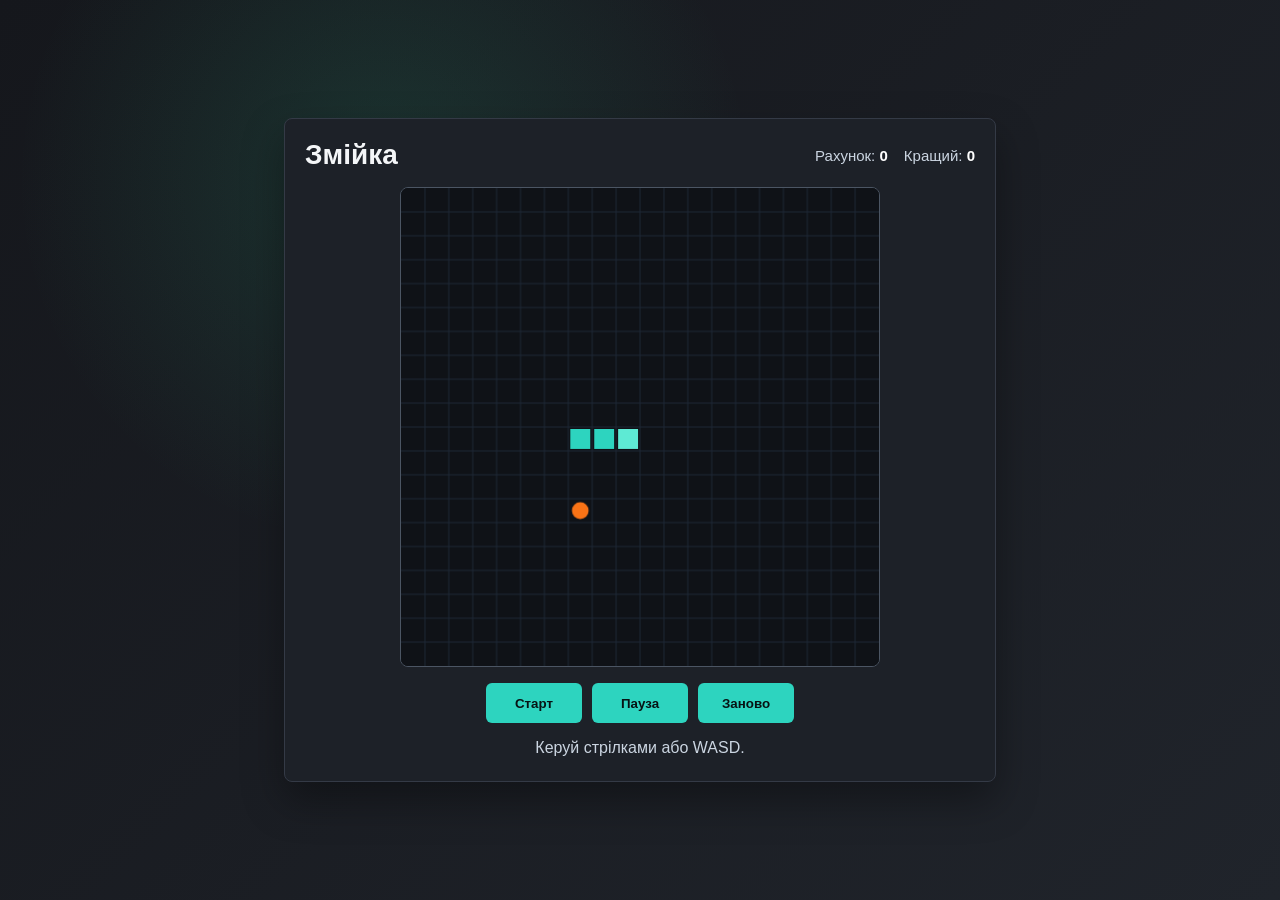
==== index.html @ a5bb6486 "Add minimal snake game" ====
<!doctype html>
<html lang="uk">
  <head>
    <meta charset="utf-8">
    <meta name="viewport" content="width=device-width, initial-scale=1">
    <title>Змійка</title>
    <link rel="stylesheet" href="styles.css">
  </head>
  <body>
    <main class="app" aria-label="Гра Змійка">
      <section class="game-shell">
        <header class="topbar">
          <h1>Змійка</h1>
          <div class="scoreboard">
            <span>Рахунок: <strong id="score">0</strong></span>
            <span>Кращий: <strong id="bestScore">0</strong></span>
          </div>
        </header>

        <canvas id="game" width="480" height="480" aria-label="Ігрове поле"></canvas>

        <div class="controls">
          <button id="startBtn" type="button">Старт</button>
          <button id="pauseBtn" type="button">Пауза</button>
          <button id="restartBtn" type="button">Заново</button>
        </div>

        <p id="status" class="status">Натисни Старт або пробіл.</p>
      </section>
    </main>

    <script src="game.js"></script>
  </body>
</html>
---- styles.css ----
:root {
  color-scheme: dark;
  font-family: Arial, Helvetica, sans-serif;
  background: #15171c;
  color: #f4f6f8;
}

* {
  box-sizing: border-box;
}

body {
  margin: 0;
  min-height: 100vh;
  display: grid;
  place-items: center;
  background:
    radial-gradient(circle at 30% 20%, rgba(52, 211, 153, 0.14), transparent 32%),
    linear-gradient(135deg, #15171c, #20242b);
}

.app {
  width: min(100vw, 760px);
  padding: 24px;
}

.game-shell {
  display: grid;
  gap: 16px;
  padding: 20px;
  border: 1px solid #343a46;
  border-radius: 8px;
  background: #1d2128;
  box-shadow: 0 18px 40px rgba(0, 0, 0, 0.35);
}

.topbar {
  display: flex;
  align-items: center;
  justify-content: space-between;
  gap: 16px;
}

h1 {
  margin: 0;
  font-size: 28px;
  font-weight: 700;
}

.scoreboard {
  display: flex;
  gap: 16px;
  color: #cbd5e1;
  font-size: 15px;
}

.scoreboard strong {
  color: #ffffff;
}

canvas {
  width: 100%;
  max-width: 480px;
  aspect-ratio: 1;
  justify-self: center;
  border: 1px solid #4b5563;
  border-radius: 8px;
  background: #0f1217;
}

.controls {
  display: flex;
  flex-wrap: wrap;
  gap: 10px;
  justify-content: center;
}

button {
  min-width: 96px;
  min-height: 40px;
  border: 0;
  border-radius: 6px;
  background: #2dd4bf;
  color: #071314;
  font-weight: 700;
  cursor: pointer;
}

button:hover {
  background: #5eead4;
}

button:active {
  transform: translateY(1px);
}

.status {
  min-height: 22px;
  margin: 0;
  color: #cbd5e1;
  text-align: center;
}

@media (max-width: 560px) {
  .app {
    padding: 12px;
  }

  .game-shell {
    padding: 14px;
  }

  .topbar {
    align-items: flex-start;
    flex-direction: column;
  }

  .scoreboard {
    width: 100%;
    justify-content: space-between;
  }
}
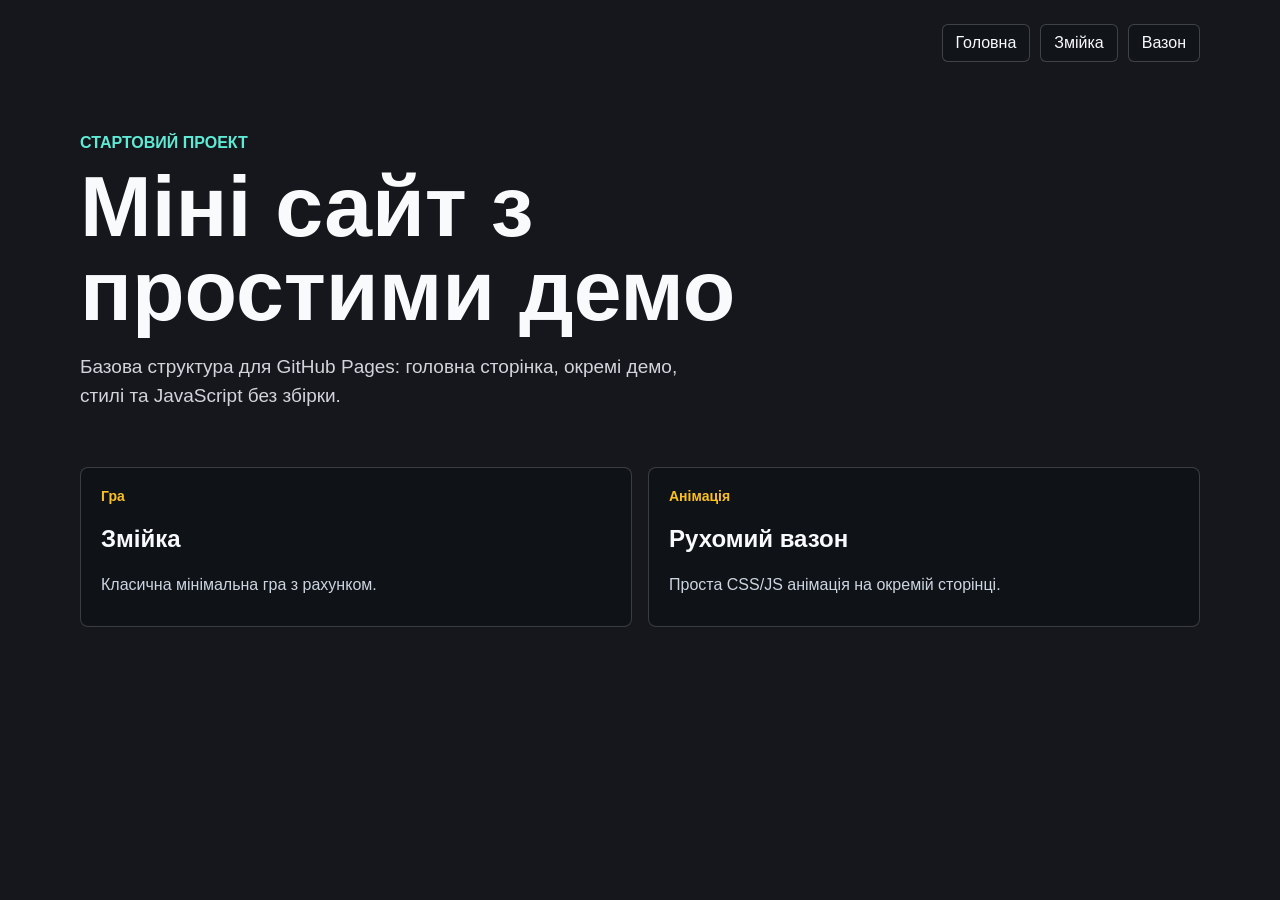
==== commit d562358e: "Add basic website structure" ====
--- a/index.html
+++ b/index.html
@@ -3,32 +3,39 @@
   <head>
     <meta charset="utf-8">
     <meta name="viewport" content="width=device-width, initial-scale=1">
-    <title>Змійка</title>
-    <link rel="stylesheet" href="styles.css">
+    <title>Міні сайт</title>
+    <link rel="stylesheet" href="site.css">
   </head>
   <body>
-    <main class="app" aria-label="Гра Змійка">
-      <section class="game-shell">
-        <header class="topbar">
-          <h1>Змійка</h1>
-          <div class="scoreboard">
-            <span>Рахунок: <strong id="score">0</strong></span>
-            <span>Кращий: <strong id="bestScore">0</strong></span>
-          </div>
-        </header>
+    <main class="site">
+      <header class="hero">
+        <nav class="nav" aria-label="Основна навігація">
+          <a href="index.html">Головна</a>
+          <a href="snake.html">Змійка</a>
+          <a href="plant.html">Вазон</a>
+        </nav>
+        <section class="intro">
+          <p class="eyebrow">Стартовий проект</p>
+          <h1>Міні сайт з простими демо</h1>
+          <p>
+            Базова структура для GitHub Pages: головна сторінка, окремі демо,
+            стилі та JavaScript без збірки.
+          </p>
+        </section>
+      </header>
 
-        <canvas id="game" width="480" height="480" aria-label="Ігрове поле"></canvas>
-
-        <div class="controls">
-          <button id="startBtn" type="button">Старт</button>
-          <button id="pauseBtn" type="button">Пауза</button>
-          <button id="restartBtn" type="button">Заново</button>
-        </div>
-
-        <p id="status" class="status">Натисни Старт або пробіл.</p>
+      <section class="cards" aria-label="Демо сторінки">
+        <a class="card" href="snake.html">
+          <span class="card-kicker">Гра</span>
+          <strong>Змійка</strong>
+          <span>Класична мінімальна гра з рахунком.</span>
+        </a>
+        <a class="card" href="plant.html">
+          <span class="card-kicker">Анімація</span>
+          <strong>Рухомий вазон</strong>
+          <span>Проста CSS/JS анімація на окремій сторінці.</span>
+        </a>
       </section>
     </main>
-
-    <script src="game.js"></script>
   </body>
 </html>
--- a/site.css
+++ b/site.css
@@ -0,0 +1,125 @@
+:root {
+  color-scheme: dark;
+  font-family: Arial, Helvetica, sans-serif;
+  background: #15171c;
+  color: #f8fafc;
+}
+
+* {
+  box-sizing: border-box;
+}
+
+body {
+  margin: 0;
+  min-height: 100vh;
+  background:
+    linear-gradient(rgba(21, 23, 28, 0.72), rgba(21, 23, 28, 0.88)),
+    url("https://images.unsplash.com/photo-1497366754035-f200968a6e72?auto=format&fit=crop&w=1600&q=80") center / cover;
+}
+
+a {
+  color: inherit;
+  text-decoration: none;
+}
+
+.site {
+  min-height: 100vh;
+  display: grid;
+  grid-template-rows: auto 1fr;
+}
+
+.hero {
+  width: min(1120px, calc(100vw - 32px));
+  margin: 0 auto;
+  padding: 24px 0 38px;
+}
+
+.nav {
+  display: flex;
+  flex-wrap: wrap;
+  gap: 10px;
+  justify-content: flex-end;
+  padding-bottom: 72px;
+}
+
+.nav a {
+  border: 1px solid rgba(255, 255, 255, 0.2);
+  border-radius: 6px;
+  padding: 9px 13px;
+  background: rgba(15, 18, 23, 0.52);
+}
+
+.nav a:hover,
+.card:hover {
+  border-color: rgba(94, 234, 212, 0.72);
+}
+
+.intro {
+  max-width: 760px;
+}
+
+.eyebrow {
+  margin: 0 0 12px;
+  color: #5eead4;
+  font-weight: 700;
+  text-transform: uppercase;
+}
+
+h1 {
+  margin: 0;
+  font-size: clamp(42px, 8vw, 86px);
+  line-height: 0.98;
+}
+
+.intro p:last-child {
+  max-width: 620px;
+  color: #d1d5db;
+  font-size: 19px;
+  line-height: 1.55;
+}
+
+.cards {
+  width: min(1120px, calc(100vw - 32px));
+  margin: 0 auto;
+  display: grid;
+  grid-template-columns: repeat(2, minmax(0, 1fr));
+  gap: 16px;
+  align-self: start;
+  padding-bottom: 32px;
+}
+
+.card {
+  display: grid;
+  gap: 10px;
+  min-height: 160px;
+  padding: 20px;
+  border: 1px solid rgba(255, 255, 255, 0.18);
+  border-radius: 8px;
+  background: rgba(15, 18, 23, 0.78);
+}
+
+.card-kicker {
+  color: #fbbf24;
+  font-size: 14px;
+  font-weight: 700;
+}
+
+.card strong {
+  font-size: 24px;
+}
+
+.card span:last-child {
+  color: #cbd5e1;
+  line-height: 1.45;
+}
+
+@media (max-width: 720px) {
+  .nav {
+    justify-content: flex-start;
+    padding-bottom: 48px;
+  }
+
+  .cards {
+    grid-template-columns: 1fr;
+  }
+}
